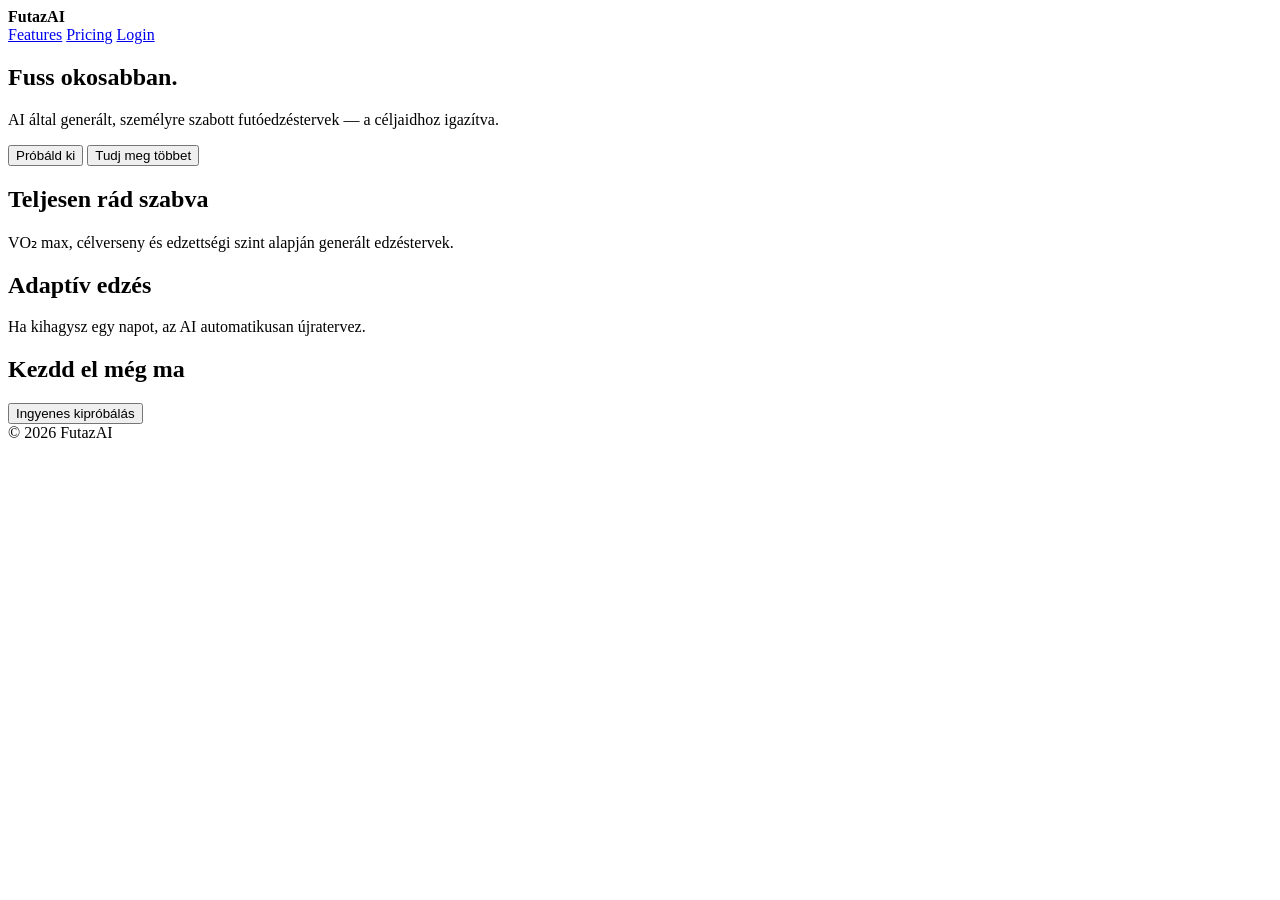
==== src/pages/index.html @ b4cf8487 "First sample" ====
<!DOCTYPE html>
<html lang="hu">
<head>
  <meta charset="UTF-8" />
  <meta name="viewport" content="width=device-width, initial-scale=1.0" />
  <title>FutazAI</title>

  <!-- CSS bekötése -->
  <link rel="stylesheet" href="src/styles/style.css" />
</head>

<body>

  <!-- NAVBAR -->
  <nav>
    <div><strong>FutazAI</strong></div>
    <div>
      <a href="#">Features</a>
      <a href="#">Pricing</a>
      <a href="#">Login</a>
    </div>
  </nav>

  <!-- HERO -->
  <section class="hero">
    <h1>Fuss okosabban.</h1>
    <p>AI által generált, személyre szabott futóedzéstervek — a céljaidhoz igazítva.</p>

    <div class="buttons">
      <button class="primary">Próbáld ki</button>
      <button class="secondary">Tudj meg többet</button>
    </div>
  </section>

  <!-- SECTION 1 -->
  <section class="section gray">
    <h2>Teljesen rád szabva</h2>
    <p>VO₂ max, célverseny és edzettségi szint alapján generált edzéstervek.</p>
  </section>

  <!-- SECTION 2 -->
  <section class="section">
    <h2>Adaptív edzés</h2>
    <p>Ha kihagysz egy napot, az AI automatikusan újratervez.</p>
  </section>

  <!-- CTA -->
  <section class="section cta">
    <h2>Kezdd el még ma</h2>
    <button>Ingyenes kipróbálás</button>
  </section>

  <!-- FOOTER -->
  <footer>
    © 2026 FutazAI
  </footer>

</body>
</html>
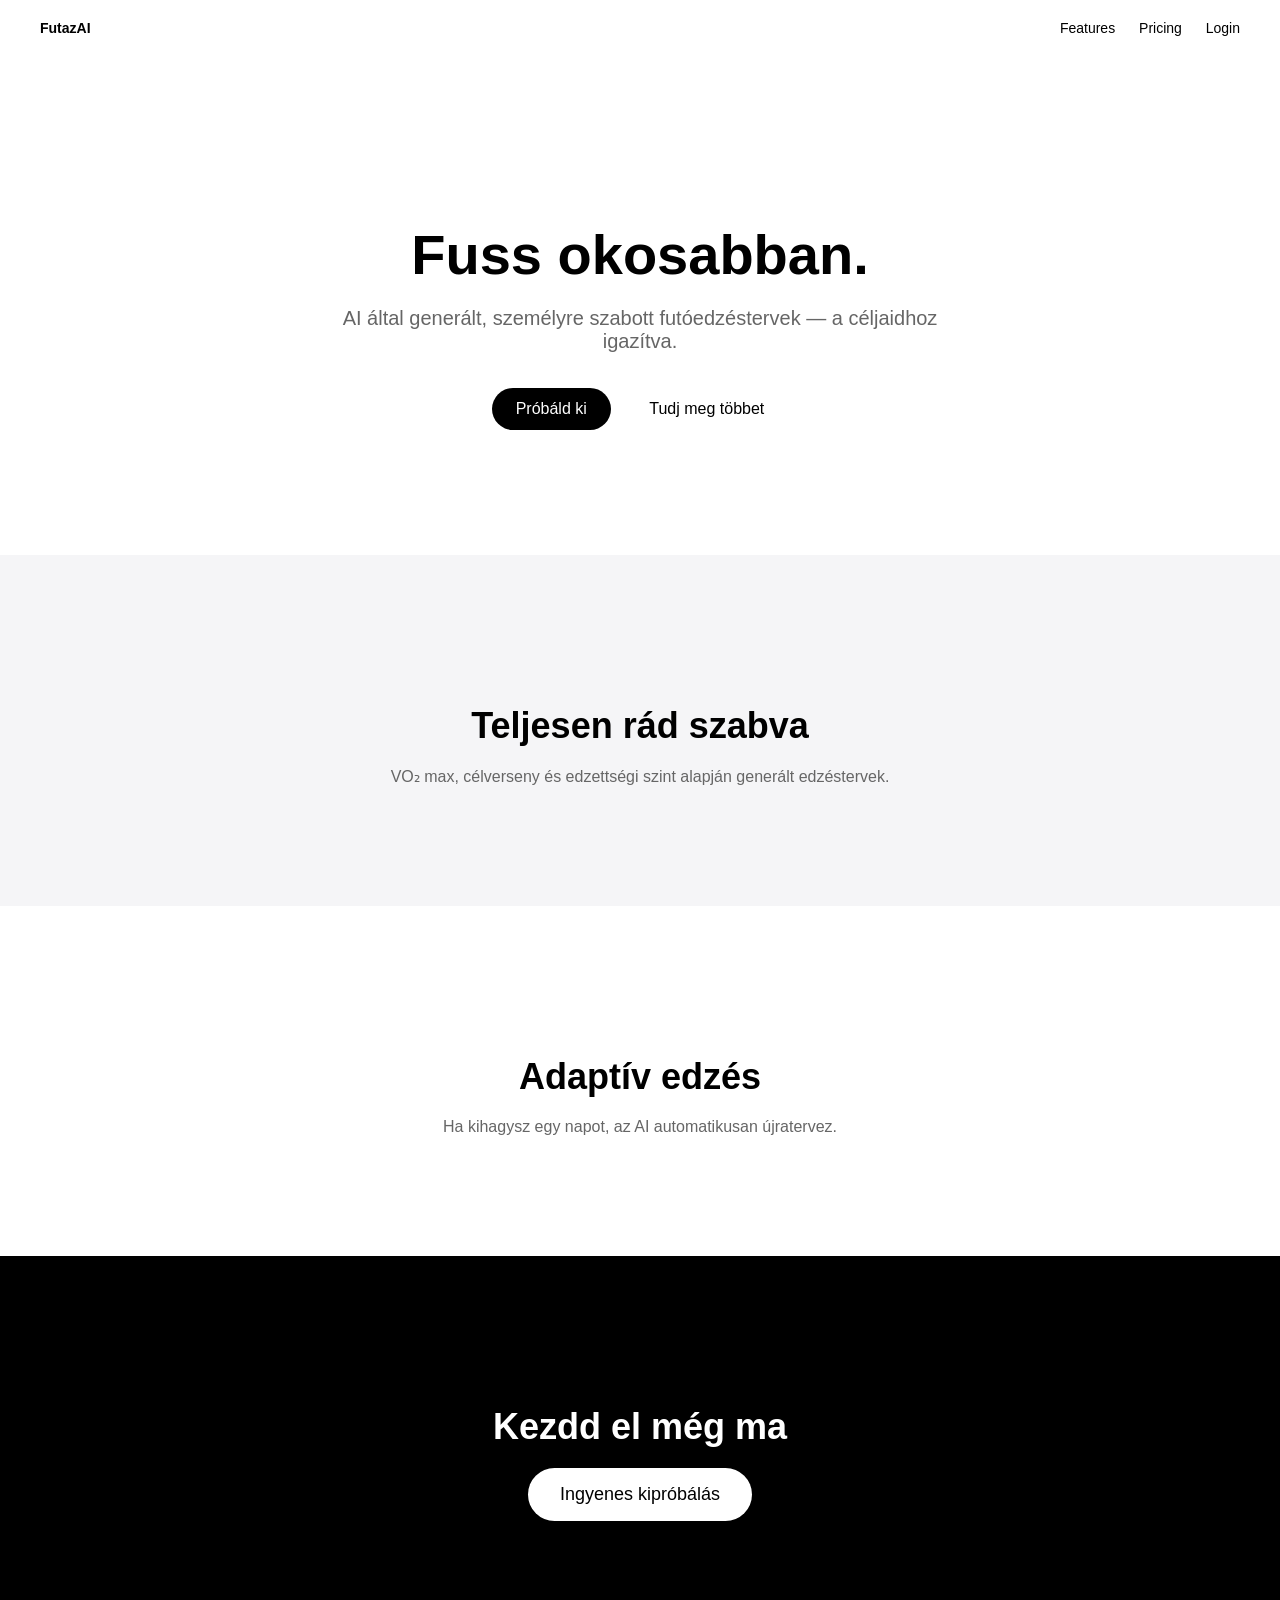
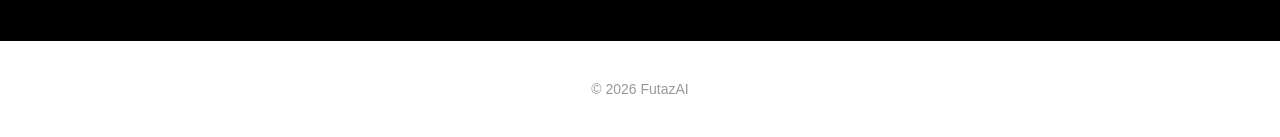
==== commit dbd70729: "s" ====
--- a/src/pages/index.html
+++ b/src/pages/index.html
@@ -6,7 +6,7 @@
   <title>FutazAI</title>
 
   <!-- CSS bekötése -->
-  <link rel="stylesheet" href="src/styles/style.css" />
+  <link rel="stylesheet" href="/src/styles/index.css" />
 </head>
 
 <body>
@@ -22,7 +22,7 @@
   </nav>
 
   <!-- HERO -->
-  <section class="hero">
+  <section class="hero fade-in">
     <h1>Fuss okosabban.</h1>
     <p>AI által generált, személyre szabott futóedzéstervek — a céljaidhoz igazítva.</p>
 
@@ -33,21 +33,23 @@
   </section>
 
   <!-- SECTION 1 -->
-  <section class="section gray">
+  <section class="section gray fade-in">
     <h2>Teljesen rád szabva</h2>
     <p>VO₂ max, célverseny és edzettségi szint alapján generált edzéstervek.</p>
   </section>
 
   <!-- SECTION 2 -->
-  <section class="section">
+  <section class="section fade-in">
     <h2>Adaptív edzés</h2>
     <p>Ha kihagysz egy napot, az AI automatikusan újratervez.</p>
   </section>
 
   <!-- CTA -->
-  <section class="section cta">
+  <section class="section cta fade-in">
     <h2>Kezdd el még ma</h2>
-    <button>Ingyenes kipróbálás</button>
+    <a href="/src/pages/quiz.html">
+      <button>Ingyenes kipróbálás</button>
+    </a>
   </section>
 
   <!-- FOOTER -->
@@ -55,5 +57,20 @@
     © 2026 FutazAI
   </footer>
 
+  <!-- ANIMÁCIÓ SCRIPT -->
+  <script>
+    const elements = document.querySelectorAll(".fade-in");
+
+    const observer = new IntersectionObserver((entries) => {
+      entries.forEach(entry => {
+        if (entry.isIntersecting) {
+          entry.target.classList.add("show");
+        }
+      });
+    });
+
+    elements.forEach(el => observer.observe(el));
+  </script>
+
 </body>
 </html>
--- a/src/styles/index.css
+++ b/src/styles/index.css
@@ -0,0 +1,181 @@
+body {
+    margin: 0;
+    font-family: -apple-system, BlinkMacSystemFont, "Segoe UI", Roboto, sans-serif;
+    color: #000;
+    background: #fff;
+  }
+  
+  /* NAVBAR */
+  nav {
+    display: flex;
+    justify-content: space-between;
+    padding: 20px 40px;
+    font-size: 14px;
+  }
+  
+  nav a {
+    margin-left: 20px;
+    text-decoration: none;
+    color: black;
+  }
+  
+  /* HERO */
+  .hero {
+    text-align: center;
+    padding: 120px 20px;
+  }
+  
+  .hero h1 {
+    font-size: 56px;
+    margin-bottom: 20px;
+  }
+  
+  .hero p {
+    font-size: 20px;
+    color: #666;
+    max-width: 600px;
+    margin: 0 auto 30px;
+  }
+  
+  /* BUTTONS */
+  .buttons button {
+    padding: 12px 24px;
+    border-radius: 999px;
+    border: none;
+    margin: 5px;
+    font-size: 16px;
+    cursor: pointer;
+  }
+  
+  .primary {
+    background: black;
+    color: white;
+  }
+  
+  .secondary {
+    background: white;
+    border: 1px solid #ccc;
+  }
+  
+  /* SECTIONS */
+  .section {
+    text-align: center;
+    padding: 120px 20px;
+  }
+  
+  .gray {
+    background: #f5f5f7;
+  }
+  
+  .section h2 {
+    font-size: 36px;
+    margin-bottom: 20px;
+  }
+  
+  .section p {
+    color: #666;
+    max-width: 500px;
+    margin: auto;
+  }
+  
+  /* CTA */
+  .cta {
+    background: black;
+    color: white;
+  }
+  
+  .cta button {
+    background: white;
+    color: black;
+    padding: 16px 32px;
+    border-radius: 999px;
+    border: none;
+    font-size: 18px;
+    cursor: pointer;
+  }
+  
+  /* FOOTER */
+  footer {
+    text-align: center;
+    padding: 40px;
+    color: #999;
+    font-size: 14px;
+  }
+
+/* FADE-IN ANIMÁCIÓ */
+.fade-in {
+    opacity: 0;
+    transform: translateY(40px);
+    transition: all 0.8s ease;
+  }
+  
+  .fade-in.show {
+    opacity: 1;
+    transform: translateY(0);
+  }
+  
+  /* HERO lebegő hatás */
+  .hero h1 {
+    opacity: 0;
+    transform: translateY(20px);
+    animation: heroFade 1s ease forwards;
+  }
+  
+  @keyframes heroFade {
+    to {
+      opacity: 1;
+      transform: translateY(0);
+    }
+  }
+  
+  /* GOMB HOVER */
+  button {
+    transition: all 0.3s ease;
+  }
+  
+  button:hover {
+    transform: scale(1.05);
+  }
+  
+  /* Smooth scroll */
+  html {
+    scroll-behavior: smooth;
+  }
+
+  .quiz {
+    max-width: 500px;
+    margin: 100px auto;
+    text-align: center;
+    font-family: -apple-system, BlinkMacSystemFont, "Segoe UI", sans-serif;
+  }
+  
+  #question-text {
+    font-size: 28px;
+    margin-bottom: 30px;
+  }
+  
+  #input-box input,
+  #input-box select {
+    width: 100%;
+    padding: 14px;
+    font-size: 16px;
+    border-radius: 10px;
+    border: 1px solid #ddd;
+  }
+  
+  #next-btn {
+    margin-top: 30px;
+    padding: 14px 28px;
+    border-radius: 999px;
+    border: none;
+    background: black;
+    color: white;
+    font-size: 16px;
+    cursor: pointer;
+    opacity: 0.5;
+    transition: 0.3s;
+  }
+  
+  #next-btn:enabled {
+    opacity: 1;
+  }
